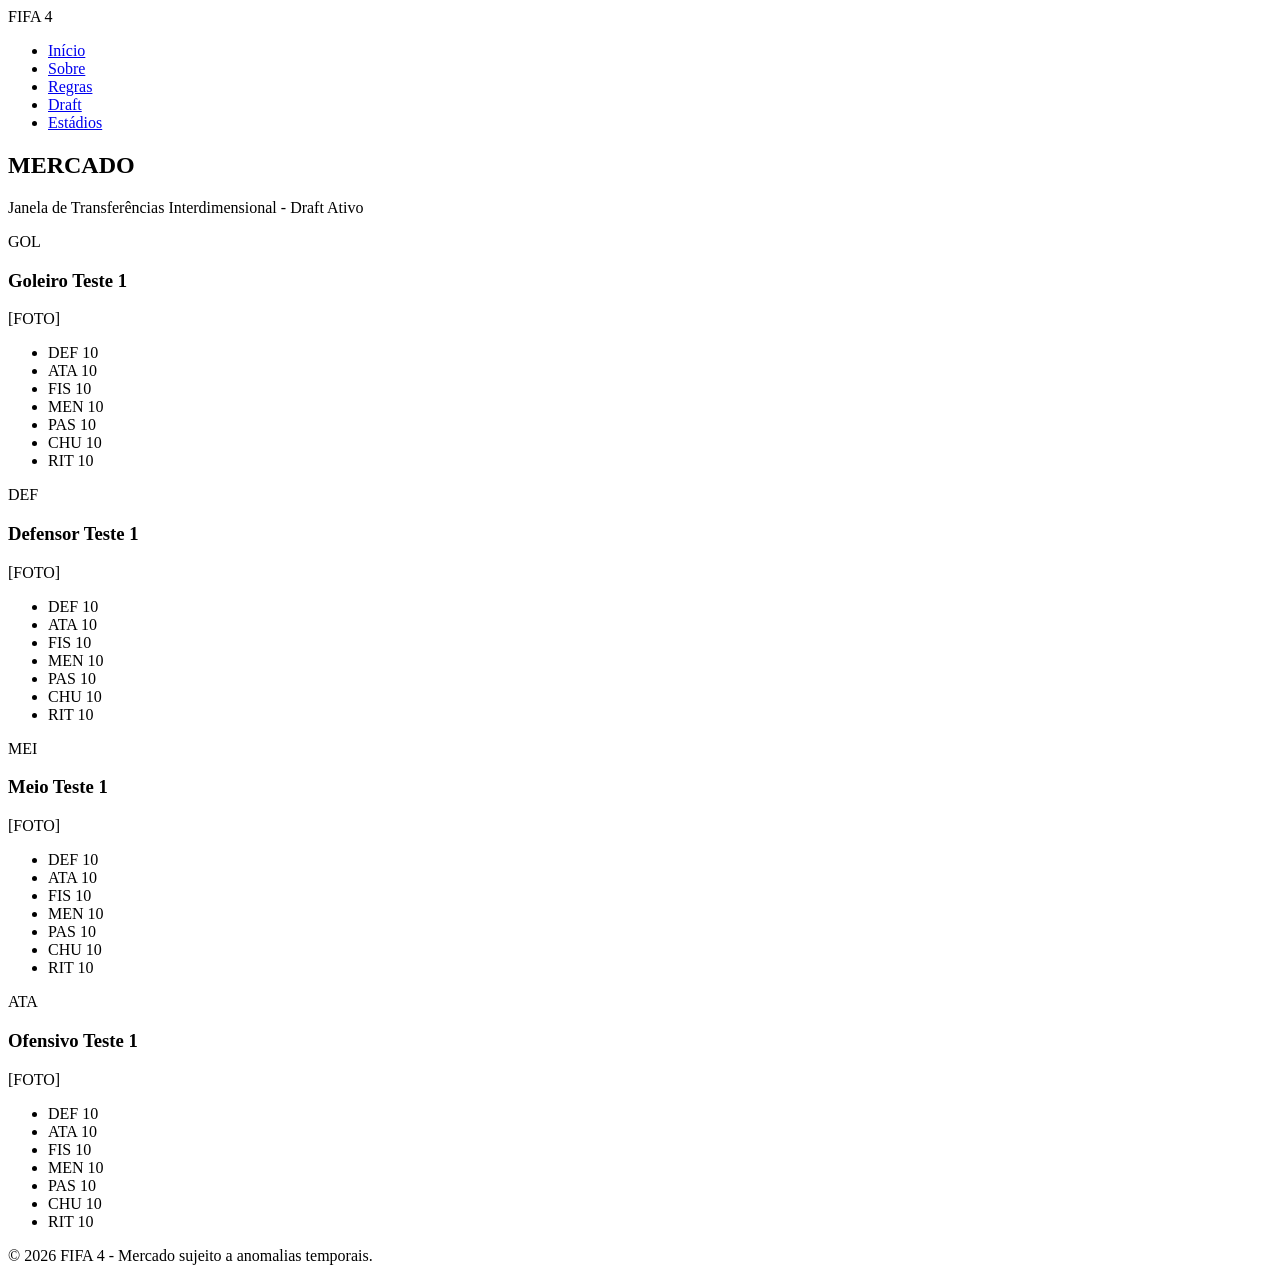
==== draft.html @ e7b9bc2e "Create draft.html" ====
<!DOCTYPE html>
<html lang="pt-br">
<head>
    <meta charset="UTF-8">
    <meta name="viewport" content="width=device-width, initial-scale=1.0">
    <title>Draft - FIFA 4</title>
    <link rel="stylesheet" href="estilo.css">
    <link href="https://fonts.googleapis.com/css2?family=Inter:wght@400;700&family=Montserrat:wght@900&display=swap" rel="stylesheet">
</head>
<body class="corpo-site">

    <header class="cabecalho-principal">
        <div class="logotipo">FIFA <span class="destaque-numero">4</span></div>
        <nav class="barra-navegacao">
            <ul class="lista-navegacao">
                <li><a href="index.html" class="link-menu">Início</a></li>
                <li><a href="sobre.html" class="link-menu">Sobre</a></li>
                <li><a href="regras.html" class="link-menu">Regras</a></li>
                <li><a href="draft.html" class="link-menu">Draft</a></li>
                <li><a href="estadios.html" class="link-menu">Estádios</a></li>
            </ul>
        </nav>
    </header>

    <main class="conteudo-principal">
        <section class="secao-titulo-pagina">
            <h1 class="titulo-grande">MERCADO</h1>
            <p class="subtitulo">Janela de Transferências Interdimensional - Draft Ativo</p>
        </section>

        <section class="secao-draft">
            <div class="grade-jogadores">

                <article class="cartao-jogador jogador-goleiro">
                    <div class="cabecalho-card">
                        <span class="posicao-sigla">GOL</span>
                        <h3 class="nome-jogador">Goleiro Teste 1</h3>
                    </div>
                    
                    <div class="area-imagem-placeholder">
                        <span>[FOTO]</span>
                    </div>

                    <div class="bloco-atributos">
                        <ul class="lista-atributos">
                            <li><span class="atr-nome">DEF</span> <span class="atr-valor">10</span></li>
                            <li><span class="atr-nome">ATA</span> <span class="atr-valor">10</span></li>
                            <li><span class="atr-nome">FIS</span> <span class="atr-valor">10</span></li>
                            <li><span class="atr-nome">MEN</span> <span class="atr-valor">10</span></li>
                            <li><span class="atr-nome">PAS</span> <span class="atr-valor">10</span></li>
                            <li><span class="atr-nome">CHU</span> <span class="atr-valor">10</span></li>
                            <li><span class="atr-nome">RIT</span> <span class="atr-valor">10</span></li>
                        </ul>
                    </div>
                </article>

                <article class="cartao-jogador jogador-defensor">
                    <div class="cabecalho-card">
                        <span class="posicao-sigla">DEF</span>
                        <h3 class="nome-jogador">Defensor Teste 1</h3>
                    </div>
                    
                    <div class="area-imagem-placeholder">
                        <span>[FOTO]</span>
                    </div>

                    <div class="bloco-atributos">
                        <ul class="lista-atributos">
                            <li><span class="atr-nome">DEF</span> <span class="atr-valor">10</span></li>
                            <li><span class="atr-nome">ATA</span> <span class="atr-valor">10</span></li>
                            <li><span class="atr-nome">FIS</span> <span class="atr-valor">10</span></li>
                            <li><span class="atr-nome">MEN</span> <span class="atr-valor">10</span></li>
                            <li><span class="atr-nome">PAS</span> <span class="atr-valor">10</span></li>
                            <li><span class="atr-nome">CHU</span> <span class="atr-valor">10</span></li>
                            <li><span class="atr-nome">RIT</span> <span class="atr-valor">10</span></li>
                        </ul>
                    </div>
                </article>

                <article class="cartao-jogador jogador-meio">
                    <div class="cabecalho-card">
                        <span class="posicao-sigla">MEI</span>
                        <h3 class="nome-jogador">Meio Teste 1</h3>
                    </div>
                    
                    <div class="area-imagem-placeholder">
                        <span>[FOTO]</span>
                    </div>

                    <div class="bloco-atributos">
                        <ul class="lista-atributos">
                            <li><span class="atr-nome">DEF</span> <span class="atr-valor">10</span></li>
                            <li><span class="atr-nome">ATA</span> <span class="atr-valor">10</span></li>
                            <li><span class="atr-nome">FIS</span> <span class="atr-valor">10</span></li>
                            <li><span class="atr-nome">MEN</span> <span class="atr-valor">10</span></li>
                            <li><span class="atr-nome">PAS</span> <span class="atr-valor">10</span></li>
                            <li><span class="atr-nome">CHU</span> <span class="atr-valor">10</span></li>
                            <li><span class="atr-nome">RIT</span> <span class="atr-valor">10</span></li>
                        </ul>
                    </div>
                </article>

                <article class="cartao-jogador jogador-atacante">
                    <div class="cabecalho-card">
                        <span class="posicao-sigla">ATA</span>
                        <h3 class="nome-jogador">Ofensivo Teste 1</h3>
                    </div>
                    
                    <div class="area-imagem-placeholder">
                        <span>[FOTO]</span>
                    </div>

                    <div class="bloco-atributos">
                        <ul class="lista-atributos">
                            <li><span class="atr-nome">DEF</span> <span class="atr-valor">10</span></li>
                            <li><span class="atr-nome">ATA</span> <span class="atr-valor">10</span></li>
                            <li><span class="atr-nome">FIS</span> <span class="atr-valor">10</span></li>
                            <li><span class="atr-nome">MEN</span> <span class="atr-valor">10</span></li>
                            <li><span class="atr-nome">PAS</span> <span class="atr-valor">10</span></li>
                            <li><span class="atr-nome">CHU</span> <span class="atr-valor">10</span></li>
                            <li><span class="atr-nome">RIT</span> <span class="atr-valor">10</span></li>
                        </ul>
                    </div>
                </article>

            </div>
        </section>
    </main>

    <footer class="rodape-final">
        <p>&copy; 2026 FIFA 4 - Mercado sujeito a anomalias temporais.</p>
    </footer>

</body>
</html>
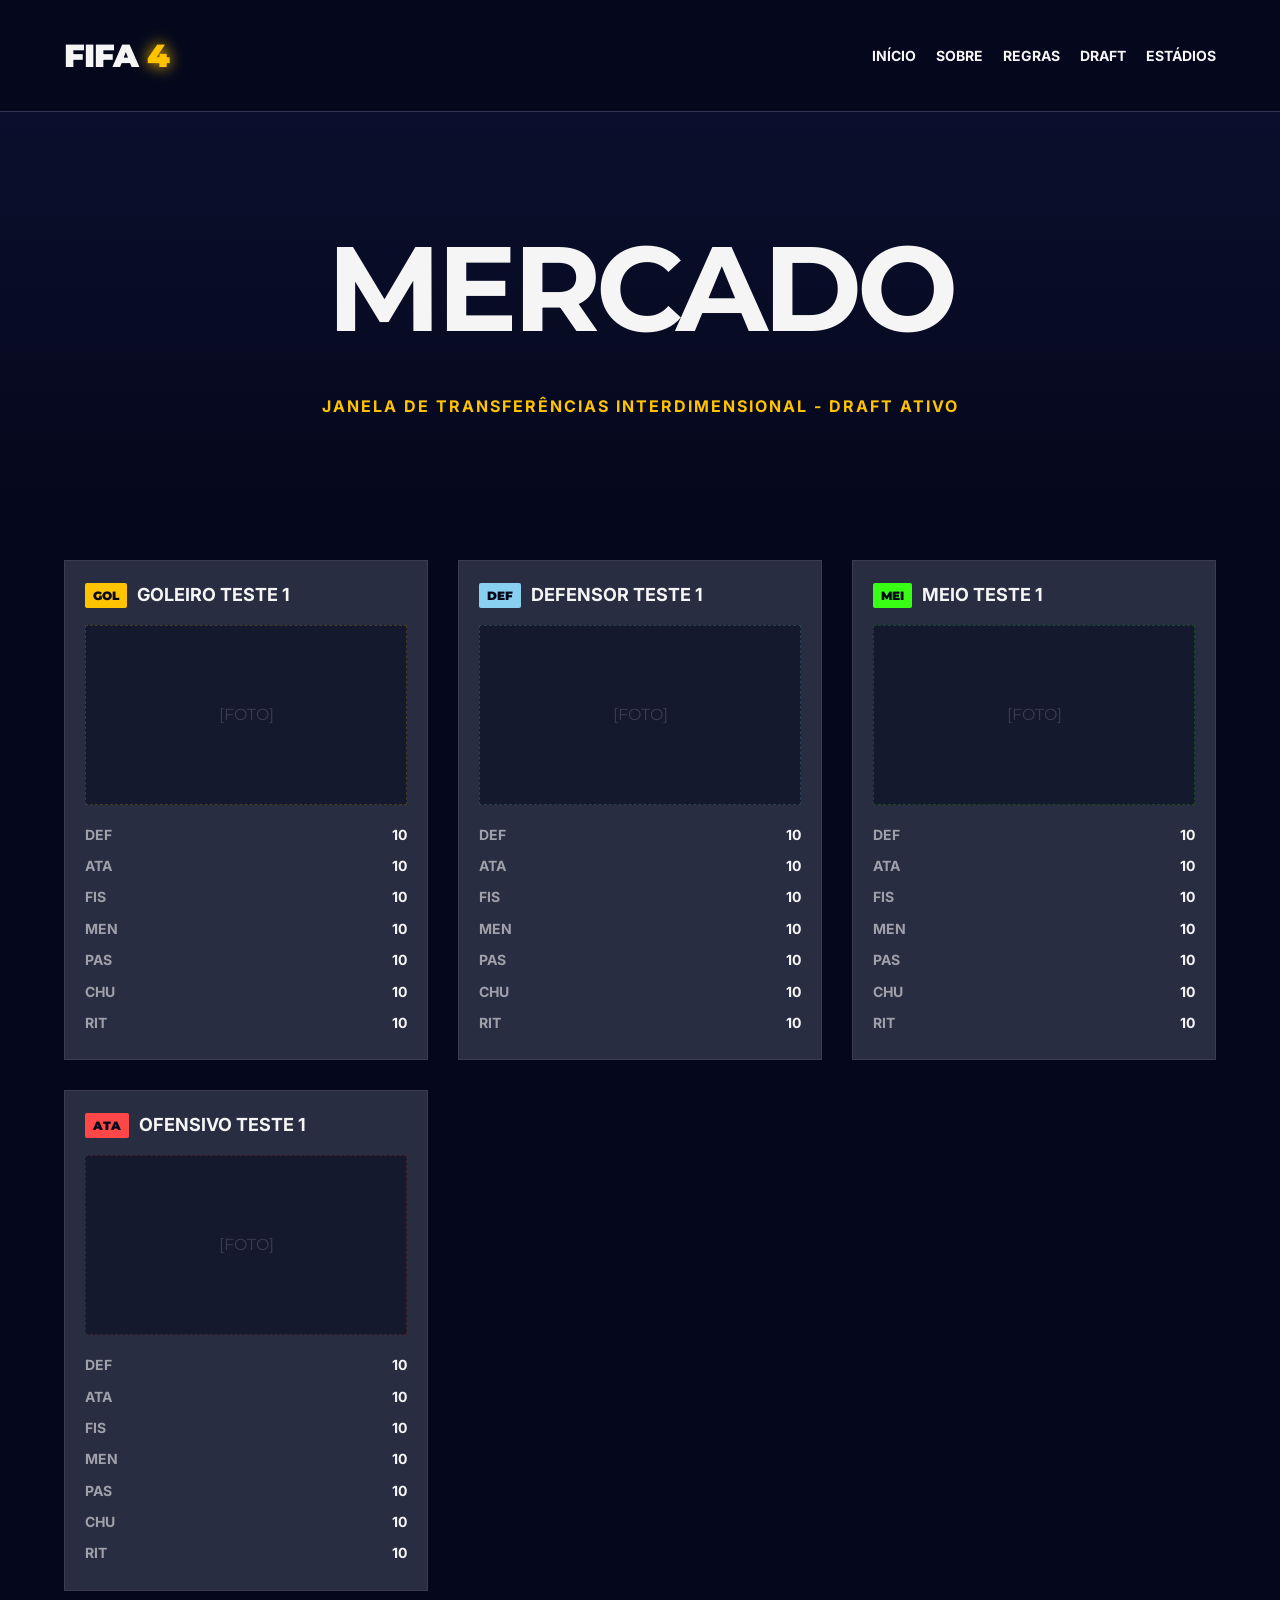
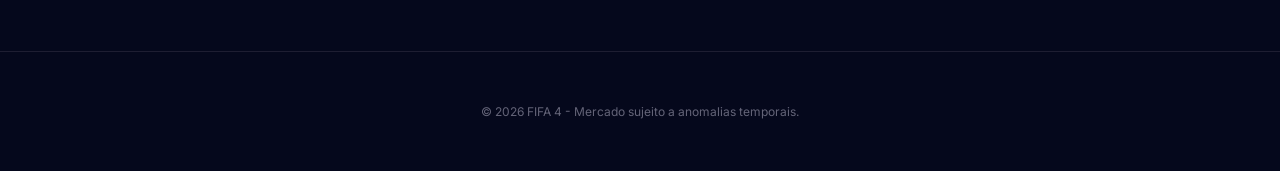
==== commit 55e5879d: "Update draft.html" ====
--- a/draft.html
+++ b/draft.html
@@ -4,7 +4,7 @@
     <meta charset="UTF-8">
     <meta name="viewport" content="width=device-width, initial-scale=1.0">
     <title>Draft - FIFA 4</title>
-    <link rel="stylesheet" href="estilo.css">
+    <link rel="stylesheet" href="style.css">
     <link href="https://fonts.googleapis.com/css2?family=Inter:wght@400;700&family=Montserrat:wght@900&display=swap" rel="stylesheet">
 </head>
 <body class="corpo-site">
--- a/style.css
+++ b/style.css
@@ -0,0 +1,505 @@
+/* Definição de Variáveis com Cores RGB */
+:root {
+    --fundo-profundo: rgb(5, 8, 28);
+    --texto-principal: rgb(245, 245, 245);
+    --ambar-quantico: rgb(255, 195, 0);
+    --brilho-solar: rgb(255, 141, 0);
+    --roxo-misterio: rgb(106, 13, 173);
+    --cinza-suave: rgb(40, 45, 65);
+}
+
+/* Configurações Gerais */
+* {
+    margin: 0;
+    padding: 0;
+    box-sizing: border-box;
+}
+
+.corpo-site {
+    background-color: var(--fundo-profundo);
+    color: var(--texto-principal);
+    font-family: 'Inter', sans-serif;
+    line-height: 1.6;
+    overflow-x: hidden;
+}
+
+/* Cabeçalho */
+.cabecalho-principal {
+    display: flex;
+    justify-content: space-between;
+    align-items: center;
+    padding: 30px 5%;
+    border-bottom: 1px solid rgb(50, 50, 80);
+}
+
+.logotipo {
+    font-family: 'Montserrat', sans-serif;
+    font-size: 32px;
+    font-weight: 900;
+    letter-spacing: -1px;
+}
+
+.destaque-numero {
+    color: var(--ambar-quantico);
+    text-shadow: 0px 0px 15px rgb(255, 195, 0);
+}
+
+.lista-navegacao {
+    display: flex;
+    list-style: none;
+    gap: 20px;
+}
+
+.link-menu {
+    text-decoration: none;
+    color: var(--texto-principal);
+    font-weight: 700;
+    text-transform: uppercase;
+    font-size: 14px;
+    transition: color 0.3s ease;
+}
+
+.link-menu:hover {
+    color: var(--ambar-quantico);
+}
+
+/* Seção Principal (Hero) */
+.banner-destaque {
+    height: 85vh;
+    display: flex;
+    flex-direction: column;
+    justify-content: center;
+    align-items: center;
+    text-align: center;
+    position: relative;
+    padding: 20px;
+}
+
+.circulo-quantico {
+    position: absolute;
+    width: 450px;
+    height: 450px;
+    border: 1px solid rgb(255, 195, 0);
+    opacity: 0.15;
+    border-radius: 50%;
+    z-index: -1;
+    animation: rotacao-lenta 25s linear infinite;
+}
+
+@keyframes rotacao-lenta {
+    from { transform: rotate(0deg); }
+    to { transform: rotate(360deg); }
+}
+
+.titulo-impacto {
+    font-family: 'Montserrat', sans-serif;
+    font-size: clamp(40px, 8vw, 90px);
+    line-height: 0.85;
+    margin-bottom: 25px;
+}
+
+.texto-gradiente {
+    color: var(--roxo-misterio);
+    text-shadow: 0px 0px 20px rgb(106, 13, 173);
+}
+
+.slogan-campeonato {
+    font-size: 18px;
+    max-width: 600px;
+    margin-bottom: 40px;
+    color: rgb(200, 200, 200);
+}
+
+/* Botões */
+.grupo-botoes {
+    display: flex;
+    gap: 15px;
+}
+
+.botao-primario {
+    background-color: var(--ambar-quantico);
+    color: var(--fundo-profundo);
+    padding: 15px 35px;
+    text-decoration: none;
+    font-weight: 900;
+    text-transform: uppercase;
+    border-radius: 2px;
+    transition: transform 0.2s;
+}
+
+.botao-secundario {
+    border: 2px solid var(--texto-principal);
+    color: var(--texto-principal);
+    padding: 15px 35px;
+    text-decoration: none;
+    font-weight: 900;
+    text-transform: uppercase;
+    border-radius: 2px;
+    transition: background 0.3s;
+}
+
+.botao-primario:hover {
+    transform: scale(1.05);
+    box-shadow: 0px 0px 25px rgb(255, 195, 0);
+}
+
+.botao-secundario:hover {
+    background-color: var(--texto-principal);
+    color: var(--fundo-profundo);
+}
+
+/* Grade Informativa */
+.secao-info {
+    padding: 100px 10%;
+}
+
+.titulo-secao {
+    font-family: 'Montserrat', sans-serif;
+    text-transform: uppercase;
+    margin-bottom: 50px;
+    text-align: center;
+}
+
+.grade-informativa {
+    display: grid;
+    grid-template-columns: repeat(auto-fit, minmax(300px, 1fr));
+    gap: 30px;
+}
+
+.cartao-informativo {
+    background-color: var(--cinza-suave);
+    padding: 40px;
+    border-left: 4px solid var(--roxo-misterio);
+    transition: border-color 0.4s;
+}
+
+.cartao-informativo:hover {
+    border-left-color: var(--ambar-quantico);
+}
+
+.titulo-cartao {
+    margin-bottom: 15px;
+    color: var(--ambar-quantico);
+    text-transform: uppercase;
+}
+
+/* Rodapé */
+.rodape-final {
+    text-align: center;
+    padding: 50px;
+    font-size: 12px;
+    color: rgb(100, 100, 120);
+    border-top: 1px solid rgb(30, 30, 50);
+}
+/* Estilos Específicos para a Página Sobre */
+
+.secao-titulo-pagina {
+    padding: 80px 5%;
+    background: linear-gradient(to bottom, rgb(10, 15, 45), var(--fundo-profundo));
+    text-align: center;
+}
+
+.titulo-grande {
+    font-family: 'Montserrat', sans-serif;
+    font-size: clamp(50px, 10vw, 120px);
+    color: var(--texto-principal);
+    letter-spacing: -5px;
+    margin-bottom: 10px;
+}
+
+.subtitulo {
+    color: var(--ambar-quantico);
+    text-transform: uppercase;
+    font-weight: 700;
+    letter-spacing: 2px;
+}
+
+.secao-texto-historia {
+    padding: 60px 5%;
+    display: flex;
+    justify-content: center;
+}
+
+.container-centralizado {
+    max-width: 800px;
+}
+
+.bloco-narrativo {
+    margin-bottom: 50px;
+}
+
+.titulo-artigo {
+    font-family: 'Montserrat', sans-serif;
+    font-size: 28px;
+    margin-bottom: 20px;
+    border-left: 5px solid var(--ambar-quantico);
+    padding-left: 20px;
+}
+
+.bloco-narrativo p {
+    font-size: 18px;
+    color: rgb(200, 200, 210);
+    margin-bottom: 20px;
+}
+
+.texto-realce {
+    color: var(--texto-principal);
+    background-color: var(--roxo-misterio);
+    padding: 2px 8px;
+    font-weight: 700;
+}
+
+.divisor-quantico {
+    height: 1px;
+    width: 100%;
+    background: linear-gradient(to right, transparent, var(--ambar-quantico), transparent);
+    margin: 60px 0;
+    opacity: 0.3;
+}
+
+.cartao-missao {
+    background-color: rgb(15, 20, 50);
+    border: 1px solid rgb(106, 13, 173);
+    padding: 40px;
+    text-align: center;
+    border-radius: 4px;
+    box-shadow: 0px 10px 30px rgba(0, 0, 0, 0.5);
+}
+
+.cartao-missao .titulo-cartao {
+    color: var(--roxo-misterio);
+    font-size: 24px;
+    margin-bottom: 10px;
+}
+/* Estilos Específicos para a Página Regras */
+
+.secao-conteudo {
+    padding: 60px 5%;
+    display: flex;
+    justify-content: center;
+}
+
+.bloco-regra {
+    margin-bottom: 80px;
+}
+
+/* Estilização de Tabelas */
+.tabela-formatada {
+    width: 100%;
+    border-collapse: collapse;
+    margin-top: 20px;
+    background-color: rgb(15, 20, 45);
+    font-family: 'Inter', sans-serif;
+}
+
+.tabela-formatada th, .tabela-formatada td {
+    padding: 15px;
+    text-align: left;
+    border: 1px solid rgb(40, 45, 70);
+}
+
+.tabela-formatada th {
+    background-color: rgb(106, 13, 173);
+    color: rgb(255, 255, 255);
+    text-transform: uppercase;
+    font-size: 14px;
+    letter-spacing: 1px;
+}
+
+.tabela-destaque {
+    border: 2px solid var(--ambar-quantico);
+}
+
+.tabela-destaque th {
+    background-color: var(--ambar-quantico);
+    color: var(--fundo-profundo);
+}
+
+/* Pontuação e Listas */
+.grade-pontos {
+    display: flex;
+    gap: 20px;
+    margin-top: 20px;
+}
+
+.item-ponto {
+    background-color: rgb(30, 35, 60);
+    padding: 15px 25px;
+    border-radius: 2px;
+    border-bottom: 3px solid var(--ambar-quantico);
+}
+
+.lista-ordenada {
+    margin: 20px 0 20px 20px;
+    color: rgb(200, 200, 210);
+    font-size: 18px;
+}
+
+.lista-ordenada li {
+    margin-bottom: 10px;
+}
+
+.subtitulo-absurdo {
+    font-family: 'Montserrat', sans-serif;
+    color: var(--ambar-quantico);
+    margin-top: 40px;
+    text-transform: uppercase;
+    font-size: 20px;
+}
+
+.nota-importante {
+    background-color: rgba(255, 195, 0, 0.1);
+    padding: 15px;
+    border-left: 4px solid var(--ambar-quantico);
+    margin-top: 15px;
+    font-style: italic;
+}
+/* Definição das Novas Cores de Destaque (RGB) */
+:root {
+    --azul-defensor: rgb(137, 207, 240);    /* Azul Bebê */
+    --verde-meio: rgb(57, 255, 20);         /* Verde Fluorescente */
+    --vermelho-atacante: rgb(255, 71, 71);   /* Vermelho Vivo */
+    /* --ambar-quantico (Goleiro) já existe no arquivo base */
+}
+
+/* Estilos Específicos para a Página Draft */
+
+.secao-draft {
+    padding: 60px 5%;
+    display: flex;
+    justify-content: center;
+}
+
+.grade-jogadores {
+    display: grid;
+    grid-template-columns: repeat(auto-fit, minmax(280px, 1fr));
+    gap: 30px;
+    width: 100%;
+    max-width: 1200px;
+}
+
+/* Base do Card Brutalista */
+.cartao-jogador {
+    background-color: var(--cinza-suave);
+    border: 1px solid rgb(60, 60, 80);
+    padding: 20px;
+    position: relative;
+    transition: transform 0.2s, box-shadow 0.3s;
+    overflow: hidden;
+}
+
+/* Efeito Hover Geral (Glow Quântico) */
+.cartao-jogador:hover {
+    transform: translateY(-5px);
+}
+
+/* Área da Imagem Placeholder */
+.area-imagem-placeholder {
+    width: 100%;
+    height: 180px;
+    background-color: rgb(20, 25, 45);
+    margin: 15px 0;
+    display: flex;
+    justify-content: center;
+    align-items: center;
+    color: rgb(60, 60, 80);
+    font-family: 'Montserrat', sans-serif;
+    border: 1px dashed rgb(60, 60, 80);
+}
+
+/* Cabeçalho do Card */
+.cabecalho-card {
+    display: flex;
+    align-items: center;
+    gap: 10px;
+}
+
+.posicao-sigla {
+    font-family: 'Montserrat', sans-serif;
+    font-size: 12px;
+    font-weight: 900;
+    padding: 3px 8px;
+    color: var(--fundo-profundo);
+    background-color: var(--texto-principal);
+    border-radius: 2px;
+}
+
+.nome-jogador {
+    font-size: 18px;
+    text-transform: uppercase;
+    color: var(--texto-principal);
+}
+
+/* Atributos */
+.lista-atributos {
+    list-style: none;
+    font-family: 'Inter', sans-serif;
+    font-size: 14px;
+}
+
+.lista-atributos li {
+    display: flex;
+    justify-content: space-between;
+    padding: 4px 0;
+    border-bottom: 1px solid rgb(40, 45, 65);
+}
+
+.atr-nome {
+    color: rgb(160, 160, 170);
+    font-weight: 700;
+}
+
+.atr-valor {
+    color: var(--texto-principal);
+    font-weight: 700;
+}
+
+/* --- Classes Específicas por Posição (Cores e Brilhos) --- */
+
+/* GOLEIRO (Amarelo Âmbar) */
+.jogador-goleiro .posicao-sigla {
+    background-color: var(--ambar-quantico);
+}
+.jogador-goleiro:hover {
+    border-color: var(--ambar-quantico);
+    box-shadow: 0px 0px 30px rgba(255, 195, 0, 0.3);
+}
+.jogador-goleiro .area-imagem-placeholder {
+    border-color: rgba(255, 195, 0, 0.2);
+}
+
+/* DEFENSOR (Azul Bebê) */
+.jogador-defensor .posicao-sigla {
+    background-color: var(--azul-defensor);
+}
+.jogador-defensor:hover {
+    border-color: var(--azul-defensor);
+    box-shadow: 0px 0px 30px rgba(137, 207, 240, 0.3);
+}
+.jogador-defensor .area-imagem-placeholder {
+    border-color: rgba(137, 207, 240, 0.2);
+}
+
+/* MEIO (Verde Fluorescente) */
+.jogador-meio .posicao-sigla {
+    background-color: var(--verde-meio);
+}
+.jogador-meio:hover {
+    border-color: var(--verde-meio);
+    box-shadow: 0px 0px 30px rgba(57, 255, 20, 0.3);
+}
+.jogador-meio .area-imagem-placeholder {
+    border-color: rgba(57, 255, 20, 0.2);
+}
+
+/* ATACANTE (Vermelho Vivo) */
+.jogador-atacante .posicao-sigla {
+    background-color: var(--vermelho-atacante);
+}
+.jogador-atacante:hover {
+    border-color: var(--vermelho-atacante);
+    box-shadow: 0px 0px 30px rgba(255, 71, 71, 0.3);
+}
+.jogador-atacante .area-imagem-placeholder {
+    border-color: rgba(255, 71, 71, 0.2);
+}
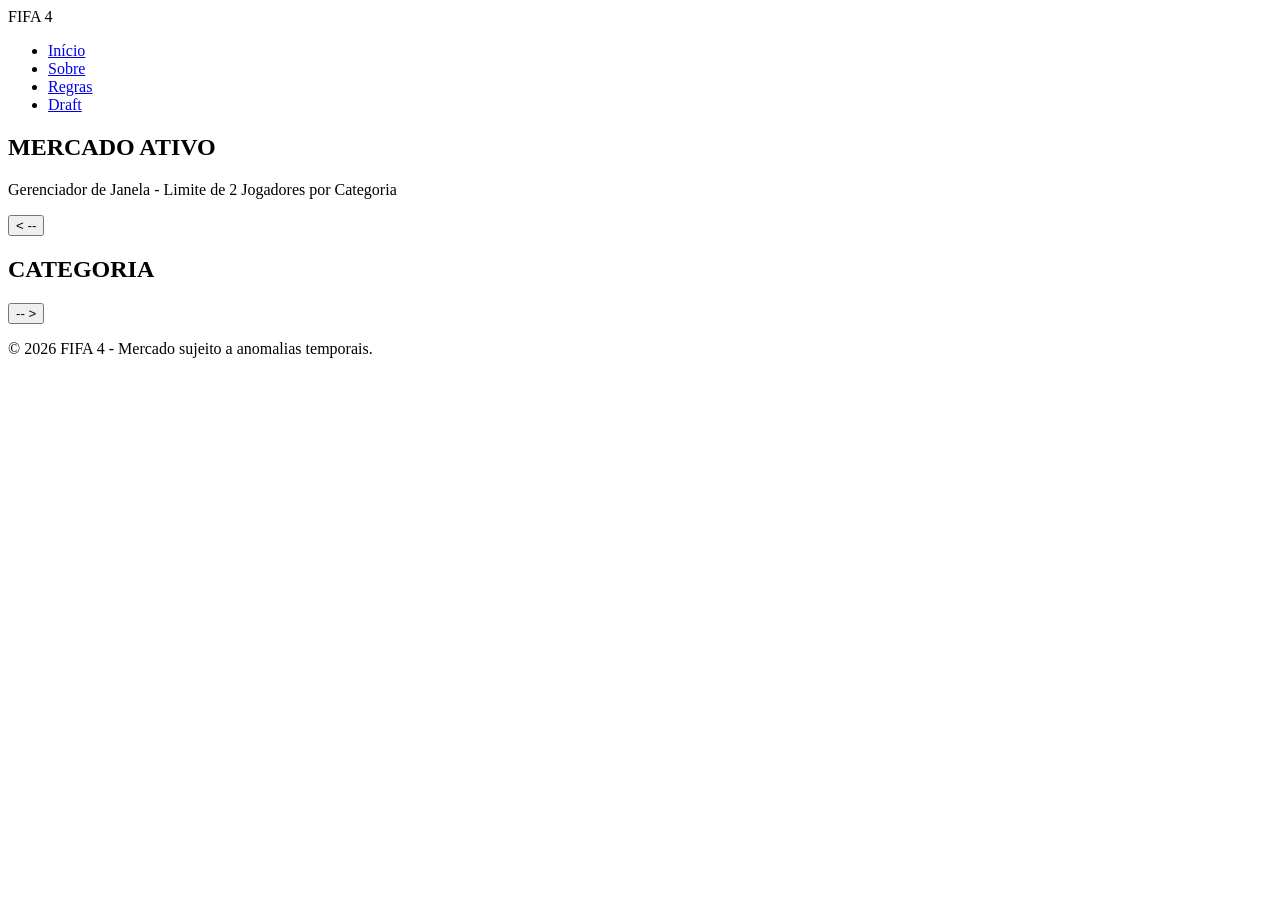
==== commit 59f459e8: "Rename Draft.html to draft.html" ====
--- a/draft.html
+++ b/draft.html
@@ -3,8 +3,9 @@
 <head>
     <meta charset="UTF-8">
     <meta name="viewport" content="width=device-width, initial-scale=1.0">
-    <title>Draft - FIFA 4</title>
-    <link rel="stylesheet" href="style.css">
+    <title>Draft Interdimensional - FIFA 4</title>
+    <link rel="stylesheet" href="draft-style.css">
+    <link rel="stylesheet" href="draft.css">
     <link href="https://fonts.googleapis.com/css2?family=Inter:wght@400;700&family=Montserrat:wght@900&display=swap" rel="stylesheet">
 </head>
 <body class="corpo-site">
@@ -17,113 +18,24 @@
                 <li><a href="sobre.html" class="link-menu">Sobre</a></li>
                 <li><a href="regras.html" class="link-menu">Regras</a></li>
                 <li><a href="draft.html" class="link-menu">Draft</a></li>
-                <li><a href="estadios.html" class="link-menu">Estádios</a></li>
             </ul>
         </nav>
     </header>
 
     <main class="conteudo-principal">
         <section class="secao-titulo-pagina">
-            <h1 class="titulo-grande">MERCADO</h1>
-            <p class="subtitulo">Janela de Transferências Interdimensional - Draft Ativo</p>
+            <h1 class="titulo-grande">MERCADO ATIVO</h1>
+            <p class="subtitulo">Gerenciador de Janela - Limite de 2 Jogadores por Categoria</p>
         </section>
 
-        <section class="secao-draft">
-            <div class="grade-jogadores">
+        <section class="secao-draft-interativo">
+            <div class="controle-categoria">
+                <button id="btn-anterior" class="seta-controle">&lt; --</button>
+                <h2 id="nome-categoria" class="titulo-categoria">CATEGORIA</h2>
+                <button id="btn-proximo" class="seta-controle">-- &gt;</button>
+            </div>
 
-                <article class="cartao-jogador jogador-goleiro">
-                    <div class="cabecalho-card">
-                        <span class="posicao-sigla">GOL</span>
-                        <h3 class="nome-jogador">Goleiro Teste 1</h3>
-                    </div>
-                    
-                    <div class="area-imagem-placeholder">
-                        <span>[FOTO]</span>
-                    </div>
-
-                    <div class="bloco-atributos">
-                        <ul class="lista-atributos">
-                            <li><span class="atr-nome">DEF</span> <span class="atr-valor">10</span></li>
-                            <li><span class="atr-nome">ATA</span> <span class="atr-valor">10</span></li>
-                            <li><span class="atr-nome">FIS</span> <span class="atr-valor">10</span></li>
-                            <li><span class="atr-nome">MEN</span> <span class="atr-valor">10</span></li>
-                            <li><span class="atr-nome">PAS</span> <span class="atr-valor">10</span></li>
-                            <li><span class="atr-nome">CHU</span> <span class="atr-valor">10</span></li>
-                            <li><span class="atr-nome">RIT</span> <span class="atr-valor">10</span></li>
-                        </ul>
-                    </div>
-                </article>
-
-                <article class="cartao-jogador jogador-defensor">
-                    <div class="cabecalho-card">
-                        <span class="posicao-sigla">DEF</span>
-                        <h3 class="nome-jogador">Defensor Teste 1</h3>
-                    </div>
-                    
-                    <div class="area-imagem-placeholder">
-                        <span>[FOTO]</span>
-                    </div>
-
-                    <div class="bloco-atributos">
-                        <ul class="lista-atributos">
-                            <li><span class="atr-nome">DEF</span> <span class="atr-valor">10</span></li>
-                            <li><span class="atr-nome">ATA</span> <span class="atr-valor">10</span></li>
-                            <li><span class="atr-nome">FIS</span> <span class="atr-valor">10</span></li>
-                            <li><span class="atr-nome">MEN</span> <span class="atr-valor">10</span></li>
-                            <li><span class="atr-nome">PAS</span> <span class="atr-valor">10</span></li>
-                            <li><span class="atr-nome">CHU</span> <span class="atr-valor">10</span></li>
-                            <li><span class="atr-nome">RIT</span> <span class="atr-valor">10</span></li>
-                        </ul>
-                    </div>
-                </article>
-
-                <article class="cartao-jogador jogador-meio">
-                    <div class="cabecalho-card">
-                        <span class="posicao-sigla">MEI</span>
-                        <h3 class="nome-jogador">Meio Teste 1</h3>
-                    </div>
-                    
-                    <div class="area-imagem-placeholder">
-                        <span>[FOTO]</span>
-                    </div>
-
-                    <div class="bloco-atributos">
-                        <ul class="lista-atributos">
-                            <li><span class="atr-nome">DEF</span> <span class="atr-valor">10</span></li>
-                            <li><span class="atr-nome">ATA</span> <span class="atr-valor">10</span></li>
-                            <li><span class="atr-nome">FIS</span> <span class="atr-valor">10</span></li>
-                            <li><span class="atr-nome">MEN</span> <span class="atr-valor">10</span></li>
-                            <li><span class="atr-nome">PAS</span> <span class="atr-valor">10</span></li>
-                            <li><span class="atr-nome">CHU</span> <span class="atr-valor">10</span></li>
-                            <li><span class="atr-nome">RIT</span> <span class="atr-valor">10</span></li>
-                        </ul>
-                    </div>
-                </article>
-
-                <article class="cartao-jogador jogador-atacante">
-                    <div class="cabecalho-card">
-                        <span class="posicao-sigla">ATA</span>
-                        <h3 class="nome-jogador">Ofensivo Teste 1</h3>
-                    </div>
-                    
-                    <div class="area-imagem-placeholder">
-                        <span>[FOTO]</span>
-                    </div>
-
-                    <div class="bloco-atributos">
-                        <ul class="lista-atributos">
-                            <li><span class="atr-nome">DEF</span> <span class="atr-valor">10</span></li>
-                            <li><span class="atr-nome">ATA</span> <span class="atr-valor">10</span></li>
-                            <li><span class="atr-nome">FIS</span> <span class="atr-valor">10</span></li>
-                            <li><span class="atr-nome">MEN</span> <span class="atr-valor">10</span></li>
-                            <li><span class="atr-nome">PAS</span> <span class="atr-valor">10</span></li>
-                            <li><span class="atr-nome">CHU</span> <span class="atr-valor">10</span></li>
-                            <li><span class="atr-nome">RIT</span> <span class="atr-valor">10</span></li>
-                        </ul>
-                    </div>
-                </article>
-
-            </div>
+            <div id="grade-draft" class="grade-matriz"></div>
         </section>
     </main>
 
@@ -131,5 +43,6 @@
         <p>&copy; 2026 FIFA 4 - Mercado sujeito a anomalias temporais.</p>
     </footer>
 
+    <script src="draft.js"></script>
 </body>
 </html>
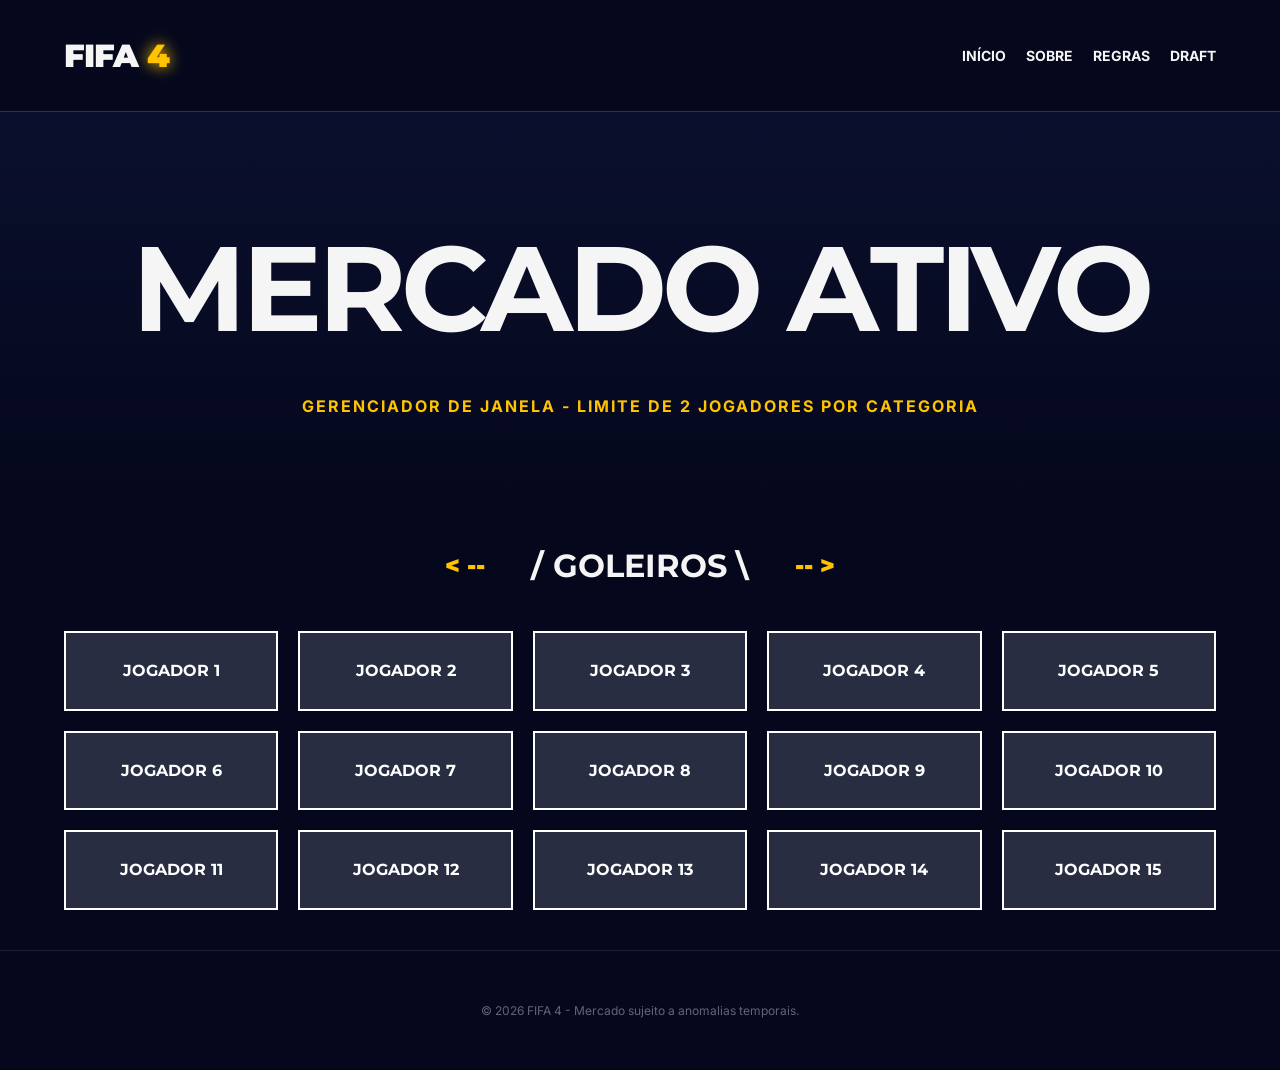
==== commit 1649a1a9: "Update draft.html" ====
--- a/draft.html
+++ b/draft.html
@@ -4,7 +4,7 @@
     <meta charset="UTF-8">
     <meta name="viewport" content="width=device-width, initial-scale=1.0">
     <title>Draft Interdimensional - FIFA 4</title>
-    <link rel="stylesheet" href="draft-style.css">
+    <link rel="stylesheet" href="style.css">
     <link rel="stylesheet" href="draft.css">
     <link href="https://fonts.googleapis.com/css2?family=Inter:wght@400;700&family=Montserrat:wght@900&display=swap" rel="stylesheet">
 </head>
--- a/style.css
+++ b/style.css
@@ -0,0 +1,505 @@
+/* Definição de Variáveis com Cores RGB */
+:root {
+    --fundo-profundo: rgb(5, 8, 28);
+    --texto-principal: rgb(245, 245, 245);
+    --ambar-quantico: rgb(255, 195, 0);
+    --brilho-solar: rgb(255, 141, 0);
+    --roxo-misterio: rgb(106, 13, 173);
+    --cinza-suave: rgb(40, 45, 65);
+}
+
+/* Configurações Gerais */
+* {
+    margin: 0;
+    padding: 0;
+    box-sizing: border-box;
+}
+
+.corpo-site {
+    background-color: var(--fundo-profundo);
+    color: var(--texto-principal);
+    font-family: 'Inter', sans-serif;
+    line-height: 1.6;
+    overflow-x: hidden;
+}
+
+/* Cabeçalho */
+.cabecalho-principal {
+    display: flex;
+    justify-content: space-between;
+    align-items: center;
+    padding: 30px 5%;
+    border-bottom: 1px solid rgb(50, 50, 80);
+}
+
+.logotipo {
+    font-family: 'Montserrat', sans-serif;
+    font-size: 32px;
+    font-weight: 900;
+    letter-spacing: -1px;
+}
+
+.destaque-numero {
+    color: var(--ambar-quantico);
+    text-shadow: 0px 0px 15px rgb(255, 195, 0);
+}
+
+.lista-navegacao {
+    display: flex;
+    list-style: none;
+    gap: 20px;
+}
+
+.link-menu {
+    text-decoration: none;
+    color: var(--texto-principal);
+    font-weight: 700;
+    text-transform: uppercase;
+    font-size: 14px;
+    transition: color 0.3s ease;
+}
+
+.link-menu:hover {
+    color: var(--ambar-quantico);
+}
+
+/* Seção Principal (Hero) */
+.banner-destaque {
+    height: 85vh;
+    display: flex;
+    flex-direction: column;
+    justify-content: center;
+    align-items: center;
+    text-align: center;
+    position: relative;
+    padding: 20px;
+}
+
+.circulo-quantico {
+    position: absolute;
+    width: 450px;
+    height: 450px;
+    border: 1px solid rgb(255, 195, 0);
+    opacity: 0.15;
+    border-radius: 50%;
+    z-index: -1;
+    animation: rotacao-lenta 25s linear infinite;
+}
+
+@keyframes rotacao-lenta {
+    from { transform: rotate(0deg); }
+    to { transform: rotate(360deg); }
+}
+
+.titulo-impacto {
+    font-family: 'Montserrat', sans-serif;
+    font-size: clamp(40px, 8vw, 90px);
+    line-height: 0.85;
+    margin-bottom: 25px;
+}
+
+.texto-gradiente {
+    color: var(--roxo-misterio);
+    text-shadow: 0px 0px 20px rgb(106, 13, 173);
+}
+
+.slogan-campeonato {
+    font-size: 18px;
+    max-width: 600px;
+    margin-bottom: 40px;
+    color: rgb(200, 200, 200);
+}
+
+/* Botões */
+.grupo-botoes {
+    display: flex;
+    gap: 15px;
+}
+
+.botao-primario {
+    background-color: var(--ambar-quantico);
+    color: var(--fundo-profundo);
+    padding: 15px 35px;
+    text-decoration: none;
+    font-weight: 900;
+    text-transform: uppercase;
+    border-radius: 2px;
+    transition: transform 0.2s;
+}
+
+.botao-secundario {
+    border: 2px solid var(--texto-principal);
+    color: var(--texto-principal);
+    padding: 15px 35px;
+    text-decoration: none;
+    font-weight: 900;
+    text-transform: uppercase;
+    border-radius: 2px;
+    transition: background 0.3s;
+}
+
+.botao-primario:hover {
+    transform: scale(1.05);
+    box-shadow: 0px 0px 25px rgb(255, 195, 0);
+}
+
+.botao-secundario:hover {
+    background-color: var(--texto-principal);
+    color: var(--fundo-profundo);
+}
+
+/* Grade Informativa */
+.secao-info {
+    padding: 100px 10%;
+}
+
+.titulo-secao {
+    font-family: 'Montserrat', sans-serif;
+    text-transform: uppercase;
+    margin-bottom: 50px;
+    text-align: center;
+}
+
+.grade-informativa {
+    display: grid;
+    grid-template-columns: repeat(auto-fit, minmax(300px, 1fr));
+    gap: 30px;
+}
+
+.cartao-informativo {
+    background-color: var(--cinza-suave);
+    padding: 40px;
+    border-left: 4px solid var(--roxo-misterio);
+    transition: border-color 0.4s;
+}
+
+.cartao-informativo:hover {
+    border-left-color: var(--ambar-quantico);
+}
+
+.titulo-cartao {
+    margin-bottom: 15px;
+    color: var(--ambar-quantico);
+    text-transform: uppercase;
+}
+
+/* Rodapé */
+.rodape-final {
+    text-align: center;
+    padding: 50px;
+    font-size: 12px;
+    color: rgb(100, 100, 120);
+    border-top: 1px solid rgb(30, 30, 50);
+}
+/* Estilos Específicos para a Página Sobre */
+
+.secao-titulo-pagina {
+    padding: 80px 5%;
+    background: linear-gradient(to bottom, rgb(10, 15, 45), var(--fundo-profundo));
+    text-align: center;
+}
+
+.titulo-grande {
+    font-family: 'Montserrat', sans-serif;
+    font-size: clamp(50px, 10vw, 120px);
+    color: var(--texto-principal);
+    letter-spacing: -5px;
+    margin-bottom: 10px;
+}
+
+.subtitulo {
+    color: var(--ambar-quantico);
+    text-transform: uppercase;
+    font-weight: 700;
+    letter-spacing: 2px;
+}
+
+.secao-texto-historia {
+    padding: 60px 5%;
+    display: flex;
+    justify-content: center;
+}
+
+.container-centralizado {
+    max-width: 800px;
+}
+
+.bloco-narrativo {
+    margin-bottom: 50px;
+}
+
+.titulo-artigo {
+    font-family: 'Montserrat', sans-serif;
+    font-size: 28px;
+    margin-bottom: 20px;
+    border-left: 5px solid var(--ambar-quantico);
+    padding-left: 20px;
+}
+
+.bloco-narrativo p {
+    font-size: 18px;
+    color: rgb(200, 200, 210);
+    margin-bottom: 20px;
+}
+
+.texto-realce {
+    color: var(--texto-principal);
+    background-color: var(--roxo-misterio);
+    padding: 2px 8px;
+    font-weight: 700;
+}
+
+.divisor-quantico {
+    height: 1px;
+    width: 100%;
+    background: linear-gradient(to right, transparent, var(--ambar-quantico), transparent);
+    margin: 60px 0;
+    opacity: 0.3;
+}
+
+.cartao-missao {
+    background-color: rgb(15, 20, 50);
+    border: 1px solid rgb(106, 13, 173);
+    padding: 40px;
+    text-align: center;
+    border-radius: 4px;
+    box-shadow: 0px 10px 30px rgba(0, 0, 0, 0.5);
+}
+
+.cartao-missao .titulo-cartao {
+    color: var(--roxo-misterio);
+    font-size: 24px;
+    margin-bottom: 10px;
+}
+/* Estilos Específicos para a Página Regras */
+
+.secao-conteudo {
+    padding: 60px 5%;
+    display: flex;
+    justify-content: center;
+}
+
+.bloco-regra {
+    margin-bottom: 80px;
+}
+
+/* Estilização de Tabelas */
+.tabela-formatada {
+    width: 100%;
+    border-collapse: collapse;
+    margin-top: 20px;
+    background-color: rgb(15, 20, 45);
+    font-family: 'Inter', sans-serif;
+}
+
+.tabela-formatada th, .tabela-formatada td {
+    padding: 15px;
+    text-align: left;
+    border: 1px solid rgb(40, 45, 70);
+}
+
+.tabela-formatada th {
+    background-color: rgb(106, 13, 173);
+    color: rgb(255, 255, 255);
+    text-transform: uppercase;
+    font-size: 14px;
+    letter-spacing: 1px;
+}
+
+.tabela-destaque {
+    border: 2px solid var(--ambar-quantico);
+}
+
+.tabela-destaque th {
+    background-color: var(--ambar-quantico);
+    color: var(--fundo-profundo);
+}
+
+/* Pontuação e Listas */
+.grade-pontos {
+    display: flex;
+    gap: 20px;
+    margin-top: 20px;
+}
+
+.item-ponto {
+    background-color: rgb(30, 35, 60);
+    padding: 15px 25px;
+    border-radius: 2px;
+    border-bottom: 3px solid var(--ambar-quantico);
+}
+
+.lista-ordenada {
+    margin: 20px 0 20px 20px;
+    color: rgb(200, 200, 210);
+    font-size: 18px;
+}
+
+.lista-ordenada li {
+    margin-bottom: 10px;
+}
+
+.subtitulo-absurdo {
+    font-family: 'Montserrat', sans-serif;
+    color: var(--ambar-quantico);
+    margin-top: 40px;
+    text-transform: uppercase;
+    font-size: 20px;
+}
+
+.nota-importante {
+    background-color: rgba(255, 195, 0, 0.1);
+    padding: 15px;
+    border-left: 4px solid var(--ambar-quantico);
+    margin-top: 15px;
+    font-style: italic;
+}
+/* Definição das Novas Cores de Destaque (RGB) */
+:root {
+    --azul-defensor: rgb(137, 207, 240);    /* Azul Bebê */
+    --verde-meio: rgb(57, 255, 20);         /* Verde Fluorescente */
+    --vermelho-atacante: rgb(255, 71, 71);   /* Vermelho Vivo */
+    /* --ambar-quantico (Goleiro) já existe no arquivo base */
+}
+
+/* Estilos Específicos para a Página Draft */
+
+.secao-draft {
+    padding: 60px 5%;
+    display: flex;
+    justify-content: center;
+}
+
+.grade-jogadores {
+    display: grid;
+    grid-template-columns: repeat(auto-fit, minmax(280px, 1fr));
+    gap: 30px;
+    width: 100%;
+    max-width: 1200px;
+}
+
+/* Base do Card Brutalista */
+.cartao-jogador {
+    background-color: var(--cinza-suave);
+    border: 1px solid rgb(60, 60, 80);
+    padding: 20px;
+    position: relative;
+    transition: transform 0.2s, box-shadow 0.3s;
+    overflow: hidden;
+}
+
+/* Efeito Hover Geral (Glow Quântico) */
+.cartao-jogador:hover {
+    transform: translateY(-5px);
+}
+
+/* Área da Imagem Placeholder */
+.area-imagem-placeholder {
+    width: 100%;
+    height: 180px;
+    background-color: rgb(20, 25, 45);
+    margin: 15px 0;
+    display: flex;
+    justify-content: center;
+    align-items: center;
+    color: rgb(60, 60, 80);
+    font-family: 'Montserrat', sans-serif;
+    border: 1px dashed rgb(60, 60, 80);
+}
+
+/* Cabeçalho do Card */
+.cabecalho-card {
+    display: flex;
+    align-items: center;
+    gap: 10px;
+}
+
+.posicao-sigla {
+    font-family: 'Montserrat', sans-serif;
+    font-size: 12px;
+    font-weight: 900;
+    padding: 3px 8px;
+    color: var(--fundo-profundo);
+    background-color: var(--texto-principal);
+    border-radius: 2px;
+}
+
+.nome-jogador {
+    font-size: 18px;
+    text-transform: uppercase;
+    color: var(--texto-principal);
+}
+
+/* Atributos */
+.lista-atributos {
+    list-style: none;
+    font-family: 'Inter', sans-serif;
+    font-size: 14px;
+}
+
+.lista-atributos li {
+    display: flex;
+    justify-content: space-between;
+    padding: 4px 0;
+    border-bottom: 1px solid rgb(40, 45, 65);
+}
+
+.atr-nome {
+    color: rgb(160, 160, 170);
+    font-weight: 700;
+}
+
+.atr-valor {
+    color: var(--texto-principal);
+    font-weight: 700;
+}
+
+/* --- Classes Específicas por Posição (Cores e Brilhos) --- */
+
+/* GOLEIRO (Amarelo Âmbar) */
+.jogador-goleiro .posicao-sigla {
+    background-color: var(--ambar-quantico);
+}
+.jogador-goleiro:hover {
+    border-color: var(--ambar-quantico);
+    box-shadow: 0px 0px 30px rgba(255, 195, 0, 0.3);
+}
+.jogador-goleiro .area-imagem-placeholder {
+    border-color: rgba(255, 195, 0, 0.2);
+}
+
+/* DEFENSOR (Azul Bebê) */
+.jogador-defensor .posicao-sigla {
+    background-color: var(--azul-defensor);
+}
+.jogador-defensor:hover {
+    border-color: var(--azul-defensor);
+    box-shadow: 0px 0px 30px rgba(137, 207, 240, 0.3);
+}
+.jogador-defensor .area-imagem-placeholder {
+    border-color: rgba(137, 207, 240, 0.2);
+}
+
+/* MEIO (Verde Fluorescente) */
+.jogador-meio .posicao-sigla {
+    background-color: var(--verde-meio);
+}
+.jogador-meio:hover {
+    border-color: var(--verde-meio);
+    box-shadow: 0px 0px 30px rgba(57, 255, 20, 0.3);
+}
+.jogador-meio .area-imagem-placeholder {
+    border-color: rgba(57, 255, 20, 0.2);
+}
+
+/* ATACANTE (Vermelho Vivo) */
+.jogador-atacante .posicao-sigla {
+    background-color: var(--vermelho-atacante);
+}
+.jogador-atacante:hover {
+    border-color: var(--vermelho-atacante);
+    box-shadow: 0px 0px 30px rgba(255, 71, 71, 0.3);
+}
+.jogador-atacante .area-imagem-placeholder {
+    border-color: rgba(255, 71, 71, 0.2);
+}
--- a/draft.css
+++ b/draft.css
@@ -0,0 +1,113 @@
+.secao-draft-interativo {
+    padding: 40px 5%;
+    display: flex;
+    flex-direction: column;
+    align-items: center;
+}
+
+/* Controles de Categoria */
+.controle-categoria {
+    display: flex;
+    align-items: center;
+    gap: 30px;
+    margin-bottom: 40px;
+}
+
+.seta-controle {
+    background: transparent;
+    border: none;
+    color: var(--ambar-quantico);
+    font-size: 24px;
+    font-weight: 900;
+    cursor: pointer;
+    font-family: 'Montserrat', sans-serif;
+    transition: transform 0.2s;
+}
+
+.seta-controle:hover {
+    transform: scale(1.3);
+}
+
+.titulo-categoria {
+    font-family: 'Montserrat', sans-serif;
+    font-size: 32px;
+    color: var(--texto-principal);
+    text-transform: uppercase;
+    min-width: 250px;
+    text-align: center;
+}
+
+/* Grade 3x5 */
+.grade-matriz {
+    display: grid;
+    grid-template-columns: repeat(5, 1fr);
+    grid-template-rows: repeat(3, auto);
+    gap: 20px;
+    width: 100%;
+    max-width: 1200px;
+}
+
+/* Célula do Jogador */
+.celula-jogador {
+    background-color: var(--cinza-suave);
+    border: 2px solid #FFFFFF;
+    color: #FFFFFF;
+    padding: 25px 15px;
+    text-align: center;
+    font-family: 'Montserrat', sans-serif;
+    font-weight: 700;
+    text-transform: uppercase;
+    cursor: pointer;
+    position: relative;
+    transition: all 0.3s ease;
+}
+
+/* Classes Dinâmicas Injetadas pelo JS */
+.celula-jogador.time-pleiades {
+    border-color: #d7b4ff; /* Roxo Claro */
+    color: #d7b4ff;
+    box-shadow: 0px 0px 15px rgba(215, 180, 255, 0.2);
+}
+
+.celula-jogador.time-rambiassu {
+    border-color: #ff3333; /* Vermelho Vivo */
+    color: #ff3333;
+    box-shadow: 0px 0px 15px rgba(255, 51, 51, 0.2);
+}
+
+.celula-jogador.time-itapuri {
+    border-color: #ff8c00; /* Laranja Vibrante */
+    color: #ff8c00;
+    box-shadow: 0px 0px 15px rgba(255, 140, 0, 0.2);
+}
+
+/* Menu Dropdown de Opções */
+.menu-opcoes {
+    position: absolute;
+    top: 100%;
+    left: -2px;
+    width: calc(100% + 4px);
+    background-color: var(--fundo-profundo);
+    border: 1px solid rgb(60, 60, 80);
+    display: none;
+    flex-direction: column;
+    z-index: 10;
+}
+
+.celula-jogador.ativo .menu-opcoes {
+    display: flex;
+}
+
+.opcao-time {
+    padding: 12px;
+    border-bottom: 1px solid rgb(40, 45, 65);
+    font-size: 12px;
+}
+
+.opcao-time:hover {
+    background-color: rgb(30, 35, 50);
+}
+
+.opcao-time:last-child {
+    border-bottom: none;
+}
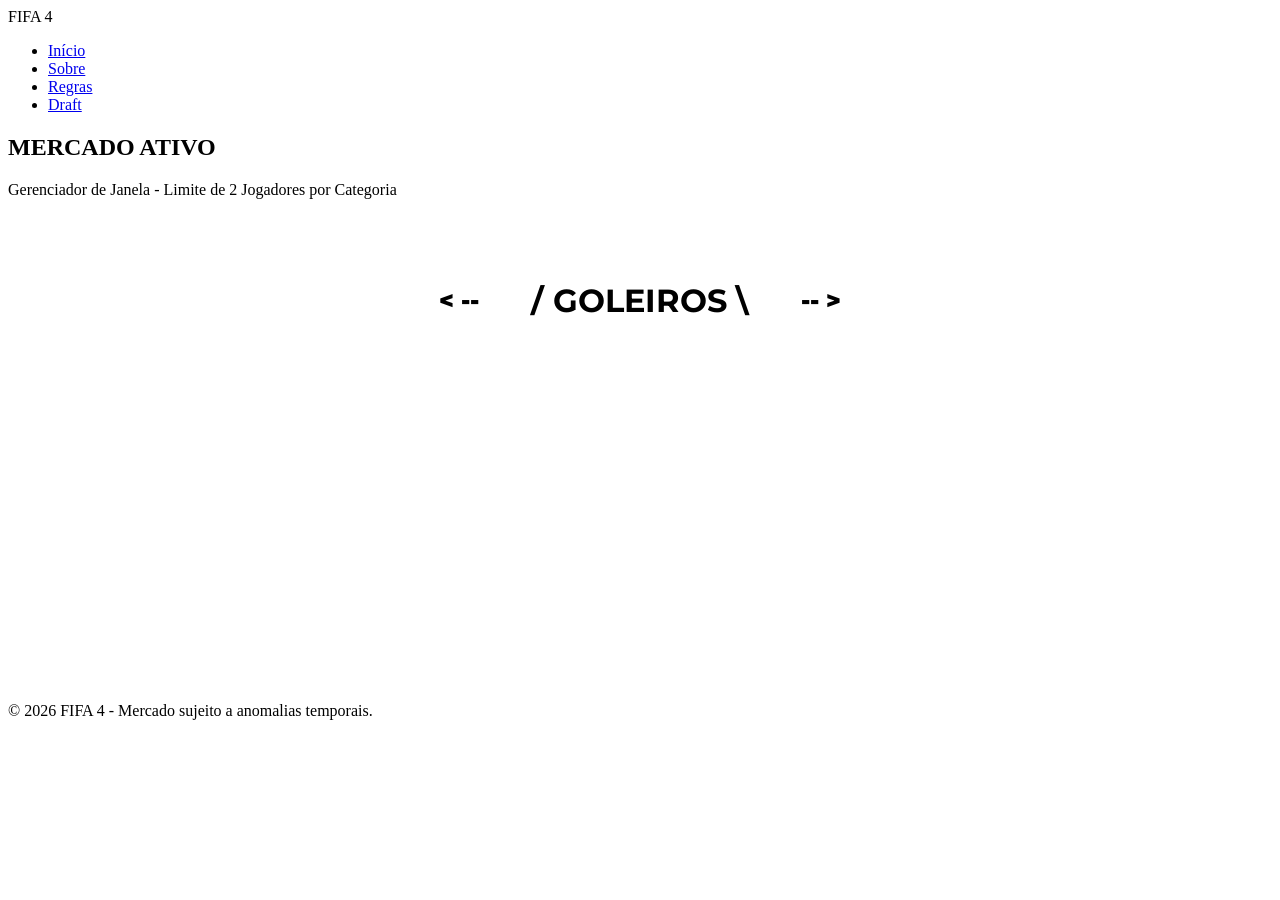
==== commit 41a59372: "Update draft.html" ====
--- a/draft.html
+++ b/draft.html
@@ -4,7 +4,6 @@
     <meta charset="UTF-8">
     <meta name="viewport" content="width=device-width, initial-scale=1.0">
     <title>Draft Interdimensional - FIFA 4</title>
-    <link rel="stylesheet" href="style.css">
     <link rel="stylesheet" href="draft.css">
     <link href="https://fonts.googleapis.com/css2?family=Inter:wght@400;700&family=Montserrat:wght@900&display=swap" rel="stylesheet">
 </head>
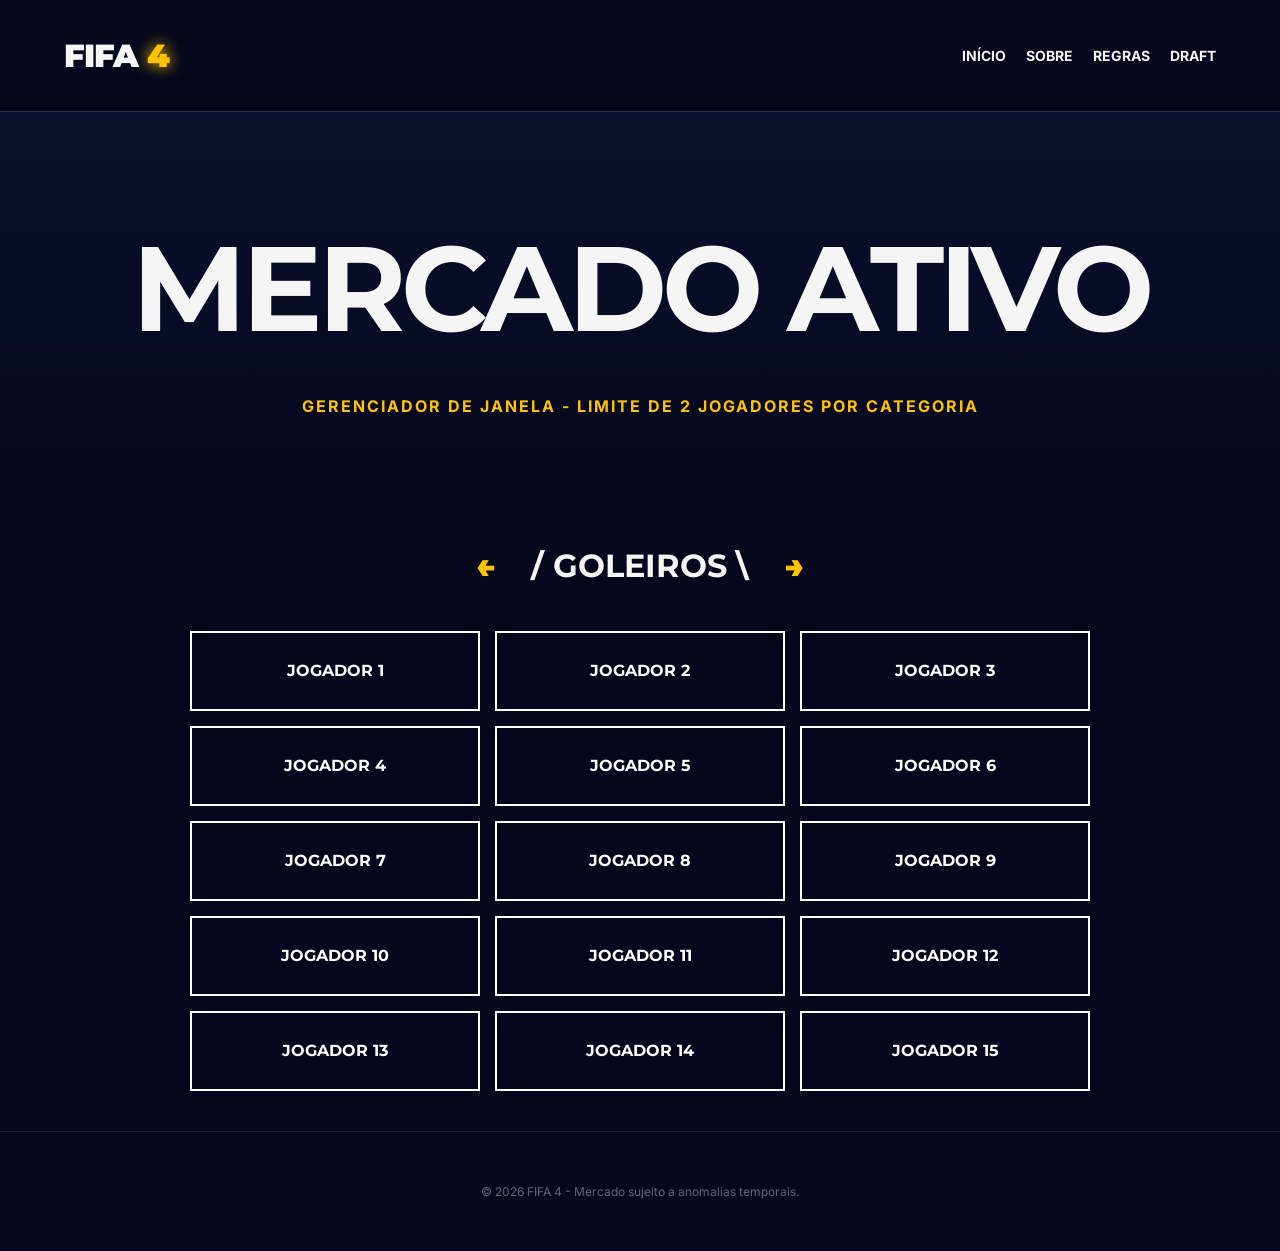
==== commit f4f53aef: "Update draft.html" ====
--- a/draft.html
+++ b/draft.html
@@ -4,6 +4,7 @@
     <meta charset="UTF-8">
     <meta name="viewport" content="width=device-width, initial-scale=1.0">
     <title>Draft Interdimensional - FIFA 4</title>
+    <link rel="stylesheet" href="style.css">
     <link rel="stylesheet" href="draft.css">
     <link href="https://fonts.googleapis.com/css2?family=Inter:wght@400;700&family=Montserrat:wght@900&display=swap" rel="stylesheet">
 </head>
@@ -29,9 +30,9 @@
 
         <section class="secao-draft-interativo">
             <div class="controle-categoria">
-                <button id="btn-anterior" class="seta-controle">&lt; --</button>
+                <button id="btn-anterior" class="seta-controle">&#8592;</button>
                 <h2 id="nome-categoria" class="titulo-categoria">CATEGORIA</h2>
-                <button id="btn-proximo" class="seta-controle">-- &gt;</button>
+                <button id="btn-proximo" class="seta-controle">&#8594;</button>
             </div>
 
             <div id="grade-draft" class="grade-matriz"></div>
--- a/style.css
+++ b/style.css
@@ -0,0 +1,505 @@
+/* Definição de Variáveis com Cores RGB */
+:root {
+    --fundo-profundo: rgb(5, 8, 28);
+    --texto-principal: rgb(245, 245, 245);
+    --ambar-quantico: rgb(255, 195, 0);
+    --brilho-solar: rgb(255, 141, 0);
+    --roxo-misterio: rgb(106, 13, 173);
+    --cinza-suave: rgb(40, 45, 65);
+}
+
+/* Configurações Gerais */
+* {
+    margin: 0;
+    padding: 0;
+    box-sizing: border-box;
+}
+
+.corpo-site {
+    background-color: var(--fundo-profundo);
+    color: var(--texto-principal);
+    font-family: 'Inter', sans-serif;
+    line-height: 1.6;
+    overflow-x: hidden;
+}
+
+/* Cabeçalho */
+.cabecalho-principal {
+    display: flex;
+    justify-content: space-between;
+    align-items: center;
+    padding: 30px 5%;
+    border-bottom: 1px solid rgb(50, 50, 80);
+}
+
+.logotipo {
+    font-family: 'Montserrat', sans-serif;
+    font-size: 32px;
+    font-weight: 900;
+    letter-spacing: -1px;
+}
+
+.destaque-numero {
+    color: var(--ambar-quantico);
+    text-shadow: 0px 0px 15px rgb(255, 195, 0);
+}
+
+.lista-navegacao {
+    display: flex;
+    list-style: none;
+    gap: 20px;
+}
+
+.link-menu {
+    text-decoration: none;
+    color: var(--texto-principal);
+    font-weight: 700;
+    text-transform: uppercase;
+    font-size: 14px;
+    transition: color 0.3s ease;
+}
+
+.link-menu:hover {
+    color: var(--ambar-quantico);
+}
+
+/* Seção Principal (Hero) */
+.banner-destaque {
+    height: 85vh;
+    display: flex;
+    flex-direction: column;
+    justify-content: center;
+    align-items: center;
+    text-align: center;
+    position: relative;
+    padding: 20px;
+}
+
+.circulo-quantico {
+    position: absolute;
+    width: 450px;
+    height: 450px;
+    border: 1px solid rgb(255, 195, 0);
+    opacity: 0.15;
+    border-radius: 50%;
+    z-index: -1;
+    animation: rotacao-lenta 25s linear infinite;
+}
+
+@keyframes rotacao-lenta {
+    from { transform: rotate(0deg); }
+    to { transform: rotate(360deg); }
+}
+
+.titulo-impacto {
+    font-family: 'Montserrat', sans-serif;
+    font-size: clamp(40px, 8vw, 90px);
+    line-height: 0.85;
+    margin-bottom: 25px;
+}
+
+.texto-gradiente {
+    color: var(--roxo-misterio);
+    text-shadow: 0px 0px 20px rgb(106, 13, 173);
+}
+
+.slogan-campeonato {
+    font-size: 18px;
+    max-width: 600px;
+    margin-bottom: 40px;
+    color: rgb(200, 200, 200);
+}
+
+/* Botões */
+.grupo-botoes {
+    display: flex;
+    gap: 15px;
+}
+
+.botao-primario {
+    background-color: var(--ambar-quantico);
+    color: var(--fundo-profundo);
+    padding: 15px 35px;
+    text-decoration: none;
+    font-weight: 900;
+    text-transform: uppercase;
+    border-radius: 2px;
+    transition: transform 0.2s;
+}
+
+.botao-secundario {
+    border: 2px solid var(--texto-principal);
+    color: var(--texto-principal);
+    padding: 15px 35px;
+    text-decoration: none;
+    font-weight: 900;
+    text-transform: uppercase;
+    border-radius: 2px;
+    transition: background 0.3s;
+}
+
+.botao-primario:hover {
+    transform: scale(1.05);
+    box-shadow: 0px 0px 25px rgb(255, 195, 0);
+}
+
+.botao-secundario:hover {
+    background-color: var(--texto-principal);
+    color: var(--fundo-profundo);
+}
+
+/* Grade Informativa */
+.secao-info {
+    padding: 100px 10%;
+}
+
+.titulo-secao {
+    font-family: 'Montserrat', sans-serif;
+    text-transform: uppercase;
+    margin-bottom: 50px;
+    text-align: center;
+}
+
+.grade-informativa {
+    display: grid;
+    grid-template-columns: repeat(auto-fit, minmax(300px, 1fr));
+    gap: 30px;
+}
+
+.cartao-informativo {
+    background-color: var(--cinza-suave);
+    padding: 40px;
+    border-left: 4px solid var(--roxo-misterio);
+    transition: border-color 0.4s;
+}
+
+.cartao-informativo:hover {
+    border-left-color: var(--ambar-quantico);
+}
+
+.titulo-cartao {
+    margin-bottom: 15px;
+    color: var(--ambar-quantico);
+    text-transform: uppercase;
+}
+
+/* Rodapé */
+.rodape-final {
+    text-align: center;
+    padding: 50px;
+    font-size: 12px;
+    color: rgb(100, 100, 120);
+    border-top: 1px solid rgb(30, 30, 50);
+}
+/* Estilos Específicos para a Página Sobre */
+
+.secao-titulo-pagina {
+    padding: 80px 5%;
+    background: linear-gradient(to bottom, rgb(10, 15, 45), var(--fundo-profundo));
+    text-align: center;
+}
+
+.titulo-grande {
+    font-family: 'Montserrat', sans-serif;
+    font-size: clamp(50px, 10vw, 120px);
+    color: var(--texto-principal);
+    letter-spacing: -5px;
+    margin-bottom: 10px;
+}
+
+.subtitulo {
+    color: var(--ambar-quantico);
+    text-transform: uppercase;
+    font-weight: 700;
+    letter-spacing: 2px;
+}
+
+.secao-texto-historia {
+    padding: 60px 5%;
+    display: flex;
+    justify-content: center;
+}
+
+.container-centralizado {
+    max-width: 800px;
+}
+
+.bloco-narrativo {
+    margin-bottom: 50px;
+}
+
+.titulo-artigo {
+    font-family: 'Montserrat', sans-serif;
+    font-size: 28px;
+    margin-bottom: 20px;
+    border-left: 5px solid var(--ambar-quantico);
+    padding-left: 20px;
+}
+
+.bloco-narrativo p {
+    font-size: 18px;
+    color: rgb(200, 200, 210);
+    margin-bottom: 20px;
+}
+
+.texto-realce {
+    color: var(--texto-principal);
+    background-color: var(--roxo-misterio);
+    padding: 2px 8px;
+    font-weight: 700;
+}
+
+.divisor-quantico {
+    height: 1px;
+    width: 100%;
+    background: linear-gradient(to right, transparent, var(--ambar-quantico), transparent);
+    margin: 60px 0;
+    opacity: 0.3;
+}
+
+.cartao-missao {
+    background-color: rgb(15, 20, 50);
+    border: 1px solid rgb(106, 13, 173);
+    padding: 40px;
+    text-align: center;
+    border-radius: 4px;
+    box-shadow: 0px 10px 30px rgba(0, 0, 0, 0.5);
+}
+
+.cartao-missao .titulo-cartao {
+    color: var(--roxo-misterio);
+    font-size: 24px;
+    margin-bottom: 10px;
+}
+/* Estilos Específicos para a Página Regras */
+
+.secao-conteudo {
+    padding: 60px 5%;
+    display: flex;
+    justify-content: center;
+}
+
+.bloco-regra {
+    margin-bottom: 80px;
+}
+
+/* Estilização de Tabelas */
+.tabela-formatada {
+    width: 100%;
+    border-collapse: collapse;
+    margin-top: 20px;
+    background-color: rgb(15, 20, 45);
+    font-family: 'Inter', sans-serif;
+}
+
+.tabela-formatada th, .tabela-formatada td {
+    padding: 15px;
+    text-align: left;
+    border: 1px solid rgb(40, 45, 70);
+}
+
+.tabela-formatada th {
+    background-color: rgb(106, 13, 173);
+    color: rgb(255, 255, 255);
+    text-transform: uppercase;
+    font-size: 14px;
+    letter-spacing: 1px;
+}
+
+.tabela-destaque {
+    border: 2px solid var(--ambar-quantico);
+}
+
+.tabela-destaque th {
+    background-color: var(--ambar-quantico);
+    color: var(--fundo-profundo);
+}
+
+/* Pontuação e Listas */
+.grade-pontos {
+    display: flex;
+    gap: 20px;
+    margin-top: 20px;
+}
+
+.item-ponto {
+    background-color: rgb(30, 35, 60);
+    padding: 15px 25px;
+    border-radius: 2px;
+    border-bottom: 3px solid var(--ambar-quantico);
+}
+
+.lista-ordenada {
+    margin: 20px 0 20px 20px;
+    color: rgb(200, 200, 210);
+    font-size: 18px;
+}
+
+.lista-ordenada li {
+    margin-bottom: 10px;
+}
+
+.subtitulo-absurdo {
+    font-family: 'Montserrat', sans-serif;
+    color: var(--ambar-quantico);
+    margin-top: 40px;
+    text-transform: uppercase;
+    font-size: 20px;
+}
+
+.nota-importante {
+    background-color: rgba(255, 195, 0, 0.1);
+    padding: 15px;
+    border-left: 4px solid var(--ambar-quantico);
+    margin-top: 15px;
+    font-style: italic;
+}
+/* Definição das Novas Cores de Destaque (RGB) */
+:root {
+    --azul-defensor: rgb(137, 207, 240);    /* Azul Bebê */
+    --verde-meio: rgb(57, 255, 20);         /* Verde Fluorescente */
+    --vermelho-atacante: rgb(255, 71, 71);   /* Vermelho Vivo */
+    /* --ambar-quantico (Goleiro) já existe no arquivo base */
+}
+
+/* Estilos Específicos para a Página Draft */
+
+.secao-draft {
+    padding: 60px 5%;
+    display: flex;
+    justify-content: center;
+}
+
+.grade-jogadores {
+    display: grid;
+    grid-template-columns: repeat(auto-fit, minmax(280px, 1fr));
+    gap: 30px;
+    width: 100%;
+    max-width: 1200px;
+}
+
+/* Base do Card Brutalista */
+.cartao-jogador {
+    background-color: var(--cinza-suave);
+    border: 1px solid rgb(60, 60, 80);
+    padding: 20px;
+    position: relative;
+    transition: transform 0.2s, box-shadow 0.3s;
+    overflow: hidden;
+}
+
+/* Efeito Hover Geral (Glow Quântico) */
+.cartao-jogador:hover {
+    transform: translateY(-5px);
+}
+
+/* Área da Imagem Placeholder */
+.area-imagem-placeholder {
+    width: 100%;
+    height: 180px;
+    background-color: rgb(20, 25, 45);
+    margin: 15px 0;
+    display: flex;
+    justify-content: center;
+    align-items: center;
+    color: rgb(60, 60, 80);
+    font-family: 'Montserrat', sans-serif;
+    border: 1px dashed rgb(60, 60, 80);
+}
+
+/* Cabeçalho do Card */
+.cabecalho-card {
+    display: flex;
+    align-items: center;
+    gap: 10px;
+}
+
+.posicao-sigla {
+    font-family: 'Montserrat', sans-serif;
+    font-size: 12px;
+    font-weight: 900;
+    padding: 3px 8px;
+    color: var(--fundo-profundo);
+    background-color: var(--texto-principal);
+    border-radius: 2px;
+}
+
+.nome-jogador {
+    font-size: 18px;
+    text-transform: uppercase;
+    color: var(--texto-principal);
+}
+
+/* Atributos */
+.lista-atributos {
+    list-style: none;
+    font-family: 'Inter', sans-serif;
+    font-size: 14px;
+}
+
+.lista-atributos li {
+    display: flex;
+    justify-content: space-between;
+    padding: 4px 0;
+    border-bottom: 1px solid rgb(40, 45, 65);
+}
+
+.atr-nome {
+    color: rgb(160, 160, 170);
+    font-weight: 700;
+}
+
+.atr-valor {
+    color: var(--texto-principal);
+    font-weight: 700;
+}
+
+/* --- Classes Específicas por Posição (Cores e Brilhos) --- */
+
+/* GOLEIRO (Amarelo Âmbar) */
+.jogador-goleiro .posicao-sigla {
+    background-color: var(--ambar-quantico);
+}
+.jogador-goleiro:hover {
+    border-color: var(--ambar-quantico);
+    box-shadow: 0px 0px 30px rgba(255, 195, 0, 0.3);
+}
+.jogador-goleiro .area-imagem-placeholder {
+    border-color: rgba(255, 195, 0, 0.2);
+}
+
+/* DEFENSOR (Azul Bebê) */
+.jogador-defensor .posicao-sigla {
+    background-color: var(--azul-defensor);
+}
+.jogador-defensor:hover {
+    border-color: var(--azul-defensor);
+    box-shadow: 0px 0px 30px rgba(137, 207, 240, 0.3);
+}
+.jogador-defensor .area-imagem-placeholder {
+    border-color: rgba(137, 207, 240, 0.2);
+}
+
+/* MEIO (Verde Fluorescente) */
+.jogador-meio .posicao-sigla {
+    background-color: var(--verde-meio);
+}
+.jogador-meio:hover {
+    border-color: var(--verde-meio);
+    box-shadow: 0px 0px 30px rgba(57, 255, 20, 0.3);
+}
+.jogador-meio .area-imagem-placeholder {
+    border-color: rgba(57, 255, 20, 0.2);
+}
+
+/* ATACANTE (Vermelho Vivo) */
+.jogador-atacante .posicao-sigla {
+    background-color: var(--vermelho-atacante);
+}
+.jogador-atacante:hover {
+    border-color: var(--vermelho-atacante);
+    box-shadow: 0px 0px 30px rgba(255, 71, 71, 0.3);
+}
+.jogador-atacante .area-imagem-placeholder {
+    border-color: rgba(255, 71, 71, 0.2);
+}
--- a/draft.css
+++ b/draft.css
@@ -9,19 +9,22 @@
 .controle-categoria {
     display: flex;
     align-items: center;
-    gap: 30px;
+    justify-content: center;
+    gap: 20px;
     margin-bottom: 40px;
+    width: 100%;
 }
 
 .seta-controle {
     background: transparent;
     border: none;
     color: var(--ambar-quantico);
-    font-size: 24px;
+    font-size: 32px;
     font-weight: 900;
     cursor: pointer;
     font-family: 'Montserrat', sans-serif;
     transition: transform 0.2s;
+    padding: 0 15px;
 }
 
 .seta-controle:hover {
@@ -30,55 +33,60 @@
 
 .titulo-categoria {
     font-family: 'Montserrat', sans-serif;
-    font-size: 32px;
+    font-size: clamp(20px, 5vw, 32px);
     color: var(--texto-principal);
     text-transform: uppercase;
-    min-width: 250px;
+    min-width: 220px;
     text-align: center;
 }
 
-/* Grade 3x5 */
+/* Grade 3 colunas x 5 linhas */
 .grade-matriz {
     display: grid;
-    grid-template-columns: repeat(5, 1fr);
-    grid-template-rows: repeat(3, auto);
-    gap: 20px;
+    grid-template-columns: repeat(3, 1fr);
+    grid-template-rows: repeat(5, auto);
+    gap: 15px;
     width: 100%;
-    max-width: 1200px;
+    max-width: 900px;
 }
 
 /* Célula do Jogador */
 .celula-jogador {
-    background-color: var(--cinza-suave);
+    background-color: var(--fundo-profundo);
     border: 2px solid #FFFFFF;
     color: #FFFFFF;
-    padding: 25px 15px;
+    padding: 20px 10px;
     text-align: center;
     font-family: 'Montserrat', sans-serif;
+    font-size: clamp(12px, 3vw, 16px);
     font-weight: 700;
     text-transform: uppercase;
     cursor: pointer;
     position: relative;
     transition: all 0.3s ease;
+    display: flex;
+    justify-content: center;
+    align-items: center;
+    min-height: 80px;
 }
 
 /* Classes Dinâmicas Injetadas pelo JS */
 .celula-jogador.time-pleiades {
-    border-color: #d7b4ff; /* Roxo Claro */
+    border-color: #d7b4ff;
     color: #d7b4ff;
-    box-shadow: 0px 0px 15px rgba(215, 180, 255, 0.2);
+    box-shadow: inset 0px 0px 15px rgba(215, 180, 255, 0.1);
 }
 
 .celula-jogador.time-rambiassu {
-    border-color: #ff3333; /* Vermelho Vivo */
+    border-color: #ff3333;
     color: #ff3333;
-    box-shadow: 0px 0px 15px rgba(255, 51, 51, 0.2);
+    box-shadow: inset 0px 0px 15px rgba(255, 51, 51, 0.1);
 }
 
 .celula-jogador.time-itapuri {
-    border-color: #ff8c00; /* Laranja Vibrante */
+    border-color: #ff8c00;
     color: #ff8c00;
-    box-shadow: 0px 0px 15px rgba(255, 140, 0, 0.2);
+    box-shadow: inset 0px 0px 15px rgba(255, 140, 0, 0.1);
 }
 
 /* Menu Dropdown de Opções */
@@ -87,8 +95,8 @@
     top: 100%;
     left: -2px;
     width: calc(100% + 4px);
-    background-color: var(--fundo-profundo);
-    border: 1px solid rgb(60, 60, 80);
+    background-color: rgb(15, 20, 45);
+    border: 2px solid var(--ambar-quantico);
     display: none;
     flex-direction: column;
     z-index: 10;
@@ -99,13 +107,14 @@
 }
 
 .opcao-time {
-    padding: 12px;
+    padding: 15px 10px;
     border-bottom: 1px solid rgb(40, 45, 65);
-    font-size: 12px;
+    font-size: 14px;
+    color: #FFFFFF;
 }
 
 .opcao-time:hover {
-    background-color: rgb(30, 35, 50);
+    background-color: var(--cinza-suave);
 }
 
 .opcao-time:last-child {
